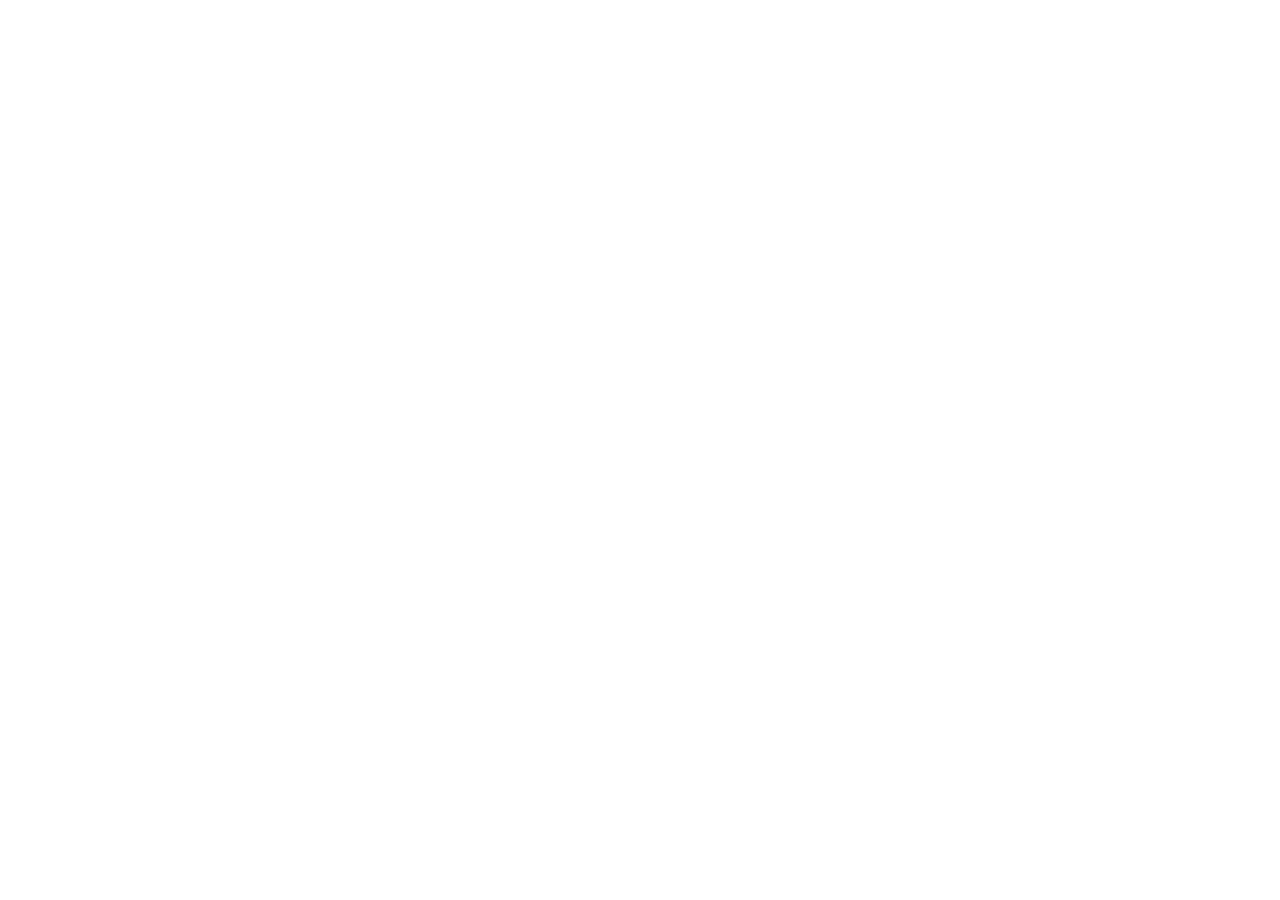
==== index.html @ f558d0c6 "Add files via upload" ====
<!DOCTYPE html>
<html lang="en-GB">
<head>
<meta charset="utf-8">
<meta name="viewport" content="width=device-width,initial-scale=1">
<title>CSC | Cosmos Systems Consulting</title>
<meta name="description" content="Practical tools and solutions that bring together messy processes, fragmented data and disconnected systems.">
<link rel="preconnect" href="https://fonts.googleapis.com">
<link rel="preconnect" href="https://fonts.gstatic.com" crossorigin>
<link href="https://fonts.googleapis.com/css2?family=Inter:wght@400;500;600;700;800&display=swap" rel="stylesheet">
<link rel="stylesheet" href="assets/styles.css">
</head>
<body>
<script src="assets/content.js"></script>
<script src="assets/site.js"></script>
<script>renderHome();</script>
</body>
</html>
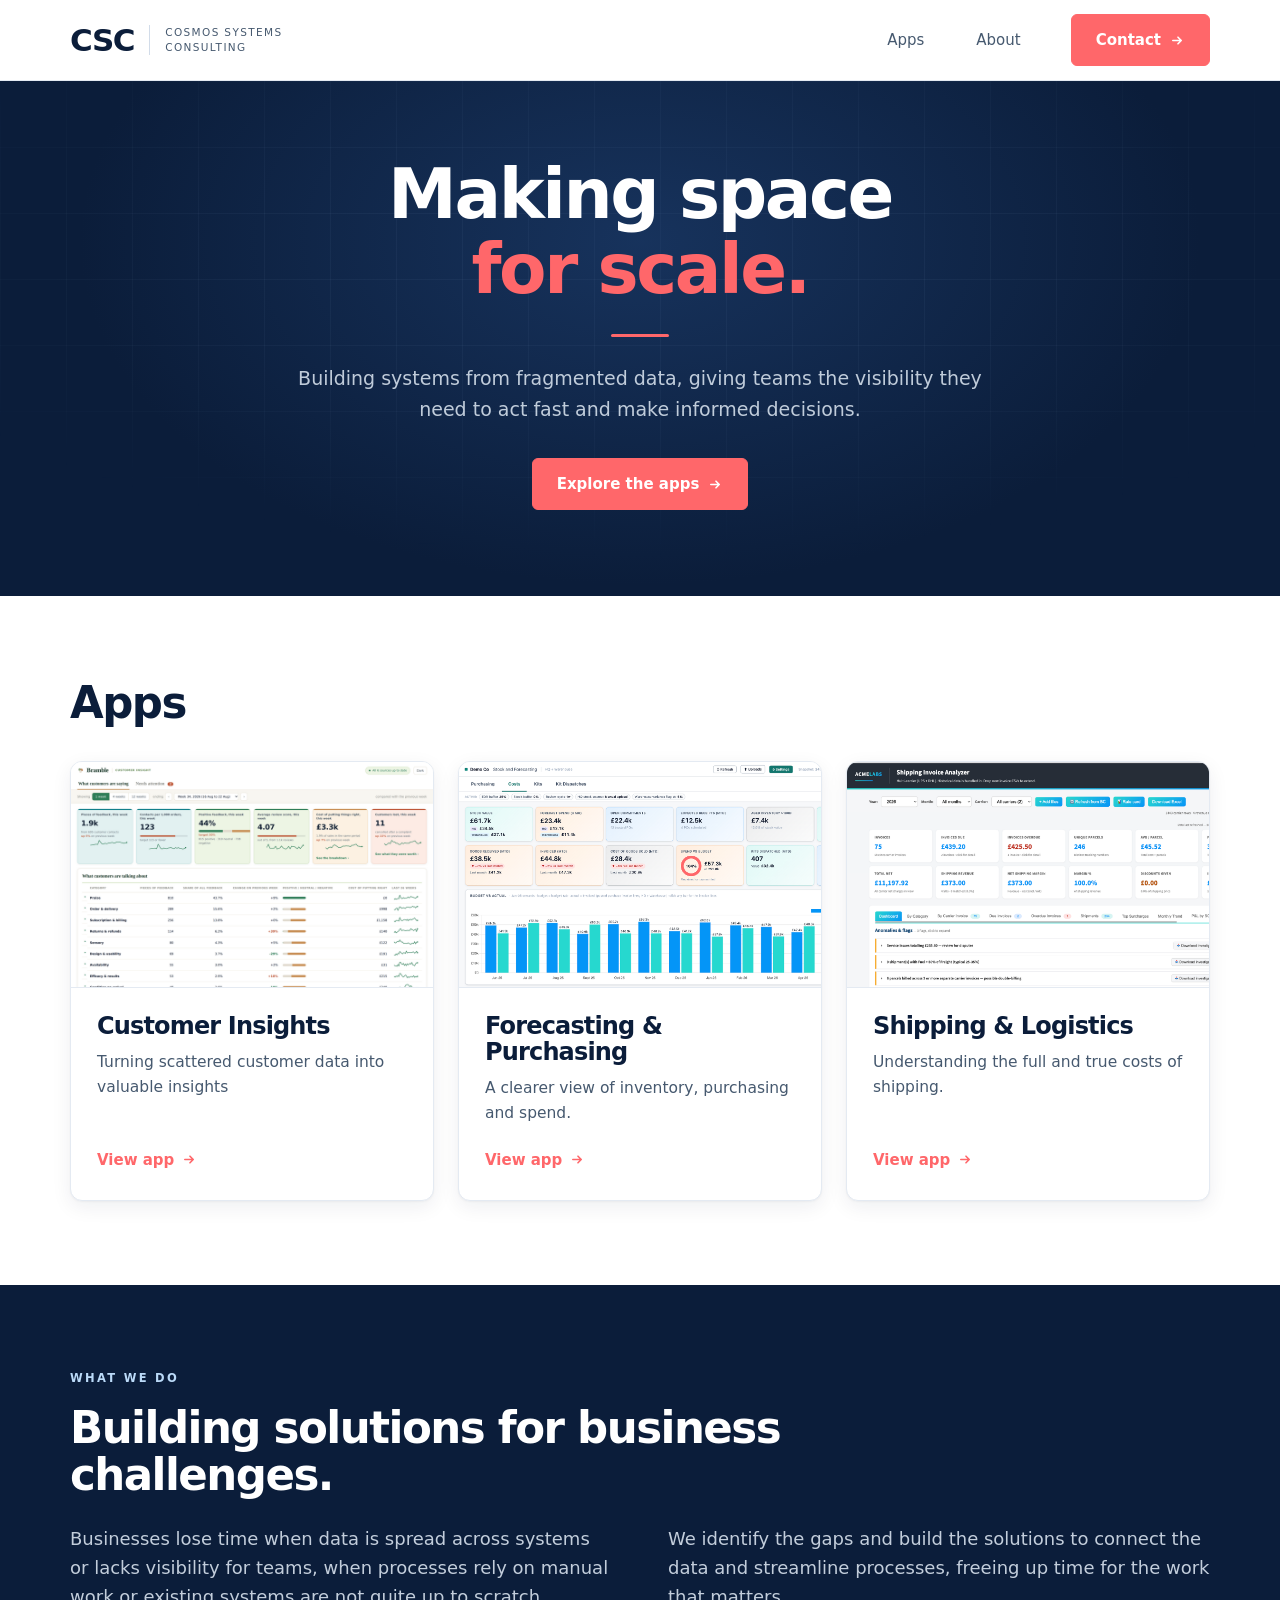
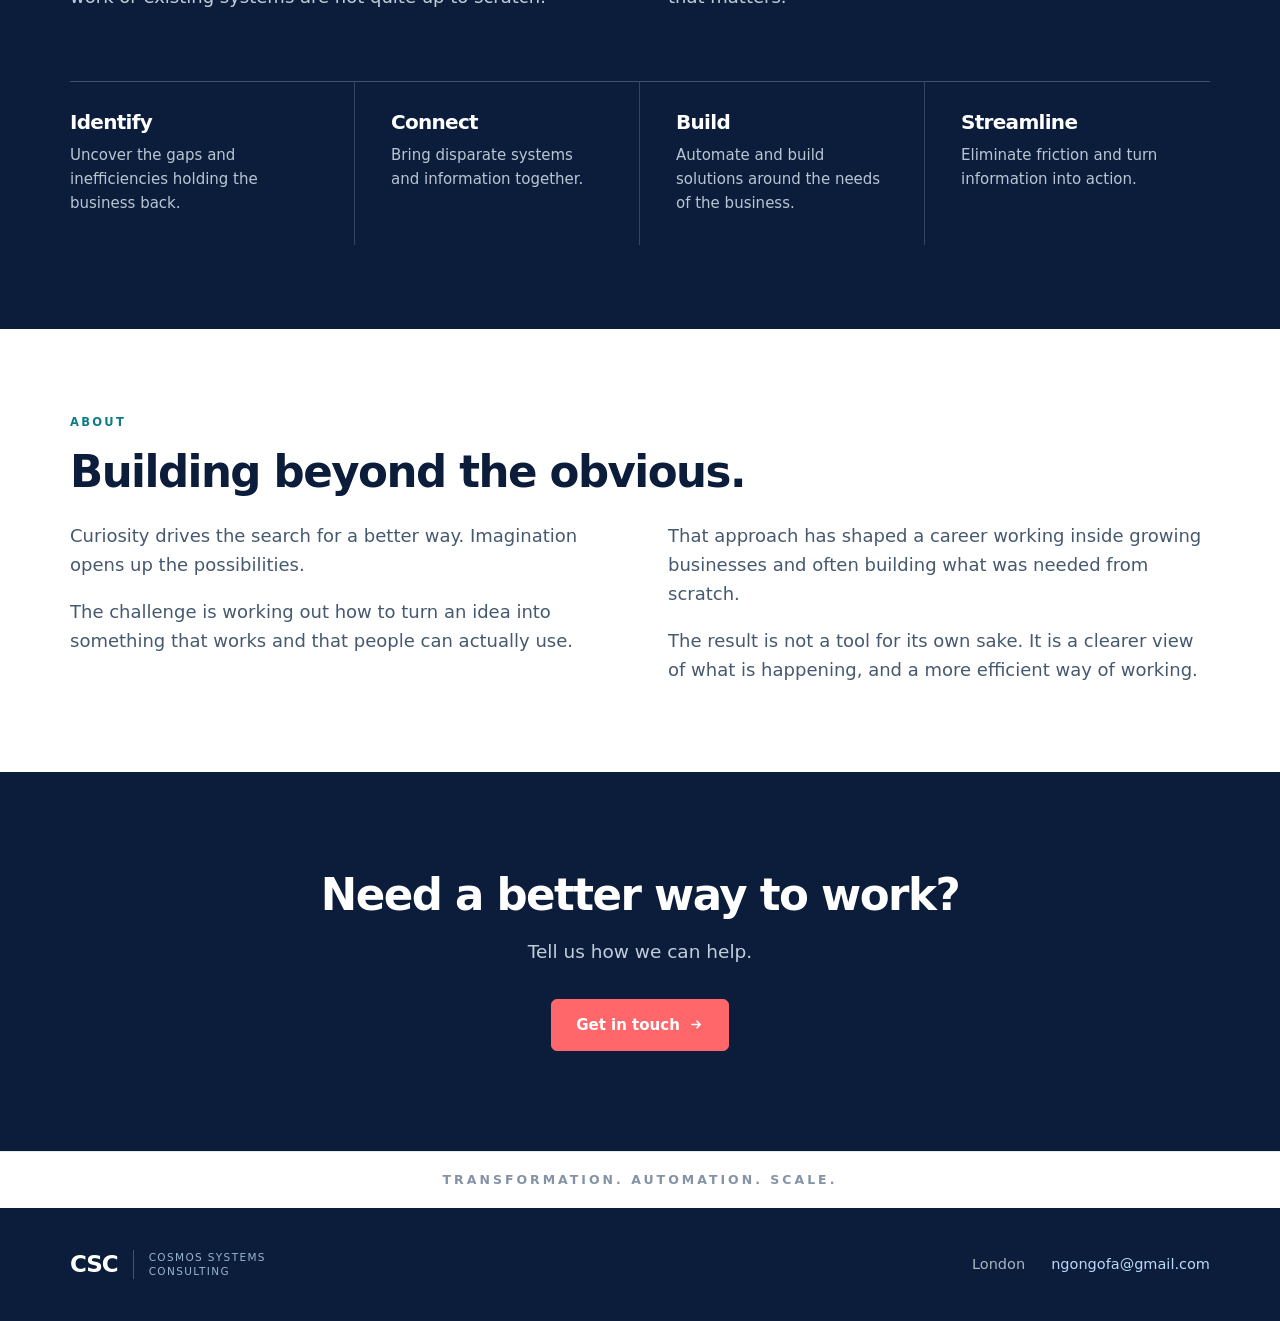
==== commit b544f2a4: "Add favicon link to index.html" ====
--- a/index.html
+++ b/index.html
@@ -9,6 +9,7 @@
 <link rel="preconnect" href="https://fonts.gstatic.com" crossorigin>
 <link href="https://fonts.googleapis.com/css2?family=Inter:wght@400;500;600;700;800&display=swap" rel="stylesheet">
 <link rel="stylesheet" href="assets/styles.css">
+<link rel="icon" type="image/png" href="/favicon.png">
 </head>
 <body>
 <script src="assets/content.js"></script>
--- a/assets/styles.css
+++ b/assets/styles.css
@@ -0,0 +1,356 @@
+/* CSC ---------------------------------------------------------------------- */
+:root{
+  --navy:#0B1D3A;
+  --navy-2:#122B50;
+  --navy-3:#1B3A68;
+  --sky:#BBDAF8;
+  --light:#E6F0FA;
+  --teal:#0E7C86;
+  --teal-2:#0A626A;
+  --coral:#FF676A;
+  --coral-2:#F2565A;
+  --coral-soft:#FFEFEF;
+  --terracotta:#E45D6A;
+  --off:#FAFAF5;
+  --white:#FFFFFF;
+
+  --ink:#0B1D3A;
+  --ink-2:#46596F;
+  --mut:#8493A6;
+  --line:#E4EAF2;
+  --line-2:#D2DCE9;
+
+  --disp:"Inter",system-ui,-apple-system,"Segoe UI",sans-serif;
+  --sans:"Inter",system-ui,-apple-system,"Segoe UI",sans-serif;
+
+  --shadow:0 1px 2px rgba(11,29,58,.04), 0 6px 20px rgba(11,29,58,.07);
+  --shadow-lg:0 2px 6px rgba(11,29,58,.06), 0 20px 50px rgba(11,29,58,.12);
+}
+*{box-sizing:border-box}
+html{scroll-behavior:smooth}
+body{margin:0;background:var(--white);color:var(--ink);
+  font:17px/1.6 var(--sans);-webkit-font-smoothing:antialiased}
+img{max-width:100%;display:block}
+a{color:inherit}
+.w{max-width:1220px;margin:0 auto;padding:0 40px}
+@media(max-width:760px){.w{padding:0 22px}}
+h1,h2,h3,h4{font-family:var(--disp);font-weight:800;margin:0;letter-spacing:-.035em;
+  line-height:1.08}
+.accent{color:var(--coral)}
+
+/* ---- nav, light ---- */
+.nav{background:var(--white);border-bottom:1px solid var(--line);
+  position:sticky;top:0;z-index:50}
+.nav .w{display:flex;align-items:center;gap:18px;height:80px}
+.mark{display:flex;align-items:center;gap:15px;text-decoration:none}
+.mark b{font-family:var(--disp);font-size:31px;font-weight:800;letter-spacing:-.045em;
+  color:var(--navy);line-height:1}
+.mark span{font-size:10.5px;line-height:1.4;letter-spacing:.13em;text-transform:uppercase;
+  color:var(--ink-2);padding-left:15px;border-left:1px solid var(--line-2);font-weight:500}
+.nav .sp{flex:1}
+.nav a.lnk{color:var(--ink-2);text-decoration:none;font-size:15px;font-weight:500;
+  margin-left:34px}
+.nav a.lnk:hover{color:var(--navy)}
+.nav .btn{margin-left:32px}
+@media(max-width:820px){.nav .w{height:auto;padding-top:16px;padding-bottom:16px;flex-wrap:wrap}
+  .nav a.lnk{margin-left:0;margin-right:22px}.nav .btn{margin-left:0;margin-top:12px}
+  .nav .sp{flex-basis:100%}}
+
+/* ---- buttons ---- */
+.btn{display:inline-flex;align-items:center;gap:9px;font-family:var(--sans);font-size:15px;
+  font-weight:600;text-decoration:none;padding:13px 24px;border-radius:6px;
+  background:var(--coral);color:#fff;border:1px solid var(--coral);transition:.15s}
+.btn:hover{background:var(--coral-2);border-color:var(--coral-2)}
+.btn.outline{background:var(--white);color:var(--navy);border-color:var(--line-2)}
+.btn.outline:hover{border-color:var(--navy)}
+.btn.dark{background:var(--navy);border-color:var(--navy);color:#fff}
+.btn.dark:hover{background:var(--navy-3);border-color:var(--navy-3)}
+.btn.ghost{background:transparent;color:#fff;border-color:rgba(255,255,255,.35)}
+.btn.ghost:hover{background:rgba(255,255,255,.12);border-color:rgba(255,255,255,.65)}
+.tlink{display:inline-flex;align-items:center;gap:8px;color:var(--coral);font-weight:600;
+  text-decoration:none;font-size:15px}
+
+/* ---- hero ---- */
+.hero{background:var(--white);position:relative;overflow:hidden}
+.hero .w{position:relative;z-index:2;padding-top:76px;padding-bottom:0}
+.hero h1{font-size:clamp(42px,5.4vw,72px);color:var(--navy);max-width:17ch}
+.hero .rule{width:58px;height:3px;background:var(--coral);margin:28px 0 26px;border-radius:2px}
+.hero p{font-size:19px;color:var(--ink-2);max-width:56ch;margin:0}
+.hero .cta{display:flex;gap:13px;margin-top:34px;flex-wrap:wrap}
+
+/* centred */
+.hero.centred{text-align:center;border-bottom:1px solid var(--line)}
+.hero.centred .w{position:relative;z-index:2}
+.hero.centred .w{padding-bottom:86px}
+.hero.centred h1{margin:0 auto;max-width:20ch}
+.hero.centred h1 .accent{display:block}
+.hero.centred .rule{margin:28px auto 26px}
+.hero.centred p{margin:0 auto;max-width:60ch}
+.hero.centred .cta{justify-content:center}
+
+
+/* ---- centred hero backgrounds ------------------------------------------- */
+/* shared soft grid, drawn behind the copy and faded out at the edges */
+.hero.centred.bg-grid,.hero.centred.bg-navy{position:relative;overflow:hidden}
+
+/* grid: white page, faint navy grid and a soft navy glow */
+.hero.centred.bg-grid::before{content:"";position:absolute;inset:0;z-index:0;
+  background-image:linear-gradient(rgba(11,29,58,.07) 1px,transparent 1px),
+    linear-gradient(90deg,rgba(11,29,58,.07) 1px,transparent 1px);
+  background-size:66px 66px;
+  -webkit-mask-image:radial-gradient(ellipse 82% 76% at 50% 32%,#000 12%,transparent 76%);
+  mask-image:radial-gradient(ellipse 82% 76% at 50% 32%,#000 12%,transparent 76%)}
+.hero.centred.bg-grid::after{content:"";position:absolute;z-index:0;pointer-events:none;
+  left:50%;top:-180px;width:1180px;height:700px;transform:translateX(-50%);
+  background:radial-gradient(ellipse at center,rgba(27,58,104,.16),transparent 66%)}
+
+/* navy: the whole band goes navy */
+.hero.centred.bg-navy{background:var(--navy);border-bottom:0}
+.hero.centred.bg-navy::before{content:"";position:absolute;inset:0;z-index:0;
+  background-image:linear-gradient(rgba(187,218,248,.09) 1px,transparent 1px),
+    linear-gradient(90deg,rgba(187,218,248,.09) 1px,transparent 1px);
+  background-size:66px 66px;
+  -webkit-mask-image:radial-gradient(ellipse 86% 80% at 50% 34%,#000 10%,transparent 74%);
+  mask-image:radial-gradient(ellipse 86% 80% at 50% 34%,#000 10%,transparent 74%)}
+.hero.centred.bg-navy::after{content:"";position:absolute;z-index:0;pointer-events:none;
+  left:50%;top:-220px;width:1240px;height:760px;transform:translateX(-50%);
+  background:radial-gradient(ellipse at center,rgba(27,58,104,.75),transparent 64%)}
+.hero.centred.bg-navy h1{color:#fff}
+.hero.centred.bg-navy p{color:rgba(230,240,250,.82)}
+.hero.centred.bg-navy .btn.outline{background:transparent;color:#fff;
+  border-color:rgba(187,218,248,.42)}
+.hero.centred.bg-navy .btn.outline:hover{background:rgba(255,255,255,.1);
+  border-color:rgba(187,218,248,.8)}
+
+/* panel: a navy block inset in the white page */
+.hero.centred.bg-panel{background:var(--white);border-bottom:0;padding:30px 40px 0}
+@media(max-width:760px){.hero.centred.bg-panel{padding:16px 18px 0}}
+.hero.centred.bg-panel .w{background:var(--navy);border-radius:22px;overflow:hidden;
+  padding:96px 64px 100px;position:relative;
+  box-shadow:0 3px 10px rgba(11,29,58,.08),0 30px 70px rgba(11,29,58,.18)}
+.hero.centred.bg-panel .w::before{content:"";position:absolute;inset:0;z-index:0;
+  background-image:linear-gradient(rgba(187,218,248,.09) 1px,transparent 1px),
+    linear-gradient(90deg,rgba(187,218,248,.09) 1px,transparent 1px);
+  background-size:60px 60px;
+  -webkit-mask-image:radial-gradient(ellipse 84% 84% at 50% 34%,#000 10%,transparent 74%);
+  mask-image:radial-gradient(ellipse 84% 84% at 50% 34%,#000 10%,transparent 74%)}
+.hero.centred.bg-panel .w > *{position:relative;z-index:2}
+.hero.centred.bg-panel h1{color:#fff}
+.hero.centred.bg-panel p{color:rgba(230,240,250,.82)}
+.hero.centred.bg-panel .btn.outline{background:transparent;color:#fff;
+  border-color:rgba(187,218,248,.42)}
+.hero.centred.bg-panel .btn.outline:hover{background:rgba(255,255,255,.1);
+  border-color:rgba(187,218,248,.8)}
+@media(max-width:760px){.hero.centred.bg-panel .w{padding:64px 26px 68px;border-radius:16px}}
+
+/* split, copy left and a rotating shot right */
+.hero.split-hero .w{display:grid;grid-template-columns:minmax(0,.86fr) minmax(0,1.14fr);
+  gap:60px;align-items:center;padding-bottom:58px}
+.hero.split-hero h1{max-width:18ch}
+.hero.split-hero h1 .accent{display:block}
+.hero.split-hero p{max-width:44ch}
+.hero.split-hero .frame{border-radius:12px;border-bottom:1px solid var(--line-2)}
+.hero.split-hero .slidelabel{padding-top:14px}
+.hero.split-hero .dots{padding:14px 0 0}
+@media(max-width:1020px){.hero.split-hero .w{grid-template-columns:1fr;gap:44px}}
+
+/* carousel under centred copy */
+.hero.carousel{border-bottom:1px solid var(--line)}
+.hero.carousel .w{padding-bottom:0}
+.hero.carousel .copy{text-align:center;padding-bottom:52px}
+.hero.carousel h1{margin:0 auto;max-width:20ch}
+.hero.carousel h1 .accent{display:block}
+.hero.carousel .rule{margin:28px auto 26px}
+.hero.carousel p{margin:0 auto;max-width:60ch}
+.hero.carousel .cta{justify-content:center}
+
+/* the rotating frame itself */
+.frame{position:relative;border:1px solid var(--line-2);border-radius:12px 12px 0 0;
+  border-bottom:0;overflow:hidden;background:var(--white);
+  box-shadow:0 2px 8px rgba(11,29,58,.06),0 24px 60px rgba(11,29,58,.14)}
+.frame .bar{height:34px;background:#F3F6FA;border-bottom:1px solid var(--line);
+  display:flex;align-items:center;gap:6px;padding:0 14px}
+.frame .bar i{width:9px;height:9px;border-radius:50%;background:#D6DEE9;display:block}
+.frame .slides{position:relative;aspect-ratio:16/9;background:var(--white)}
+.frame .slides img{position:absolute;inset:0;width:100%;height:100%;object-fit:cover;
+  object-position:top center;opacity:0;transition:opacity .6s ease}
+.frame .slides img.on{opacity:1}
+.dots{display:flex;gap:9px;justify-content:center;padding:20px 0 26px}
+.dots button{width:8px;height:8px;border-radius:50%;border:0;padding:0;cursor:pointer;
+  background:var(--line-2);transition:.2s}
+.dots button.on{background:var(--coral);width:24px;border-radius:5px}
+.slidelabel{text-align:center;font-size:13px;color:var(--mut);padding-top:16px;font-weight:500}
+
+/* ---- sections ---- */
+.sec{padding:84px 0}
+.sec.light{background:var(--white)}
+.sec.off{background:var(--white)}
+.sec.navy{background:var(--navy);color:#fff}
+.sec.navy .pillars{border-top-color:rgba(187,218,248,.28)}
+.sec.navy .pillars div{border-right-color:rgba(187,218,248,.22)}
+.sec.navy .pillars p{color:rgba(230,240,250,.8)}
+.sec.navy .contact p,.sec.navy.contact p{color:rgba(230,240,250,.84)}
+.sec.navy h2,.sec.navy h3,.sec.navy h4{color:#fff}
+.eyebrow{font-size:11.5px;font-weight:600;letter-spacing:.2em;text-transform:uppercase;
+  color:var(--teal);margin-bottom:18px}
+.sec.navy .eyebrow{color:var(--sky)}
+h2{font-size:clamp(30px,3.4vw,44px);max-width:20ch;color:var(--navy)}
+.sec.navy h2{color:#fff}
+.lede{font-size:18px;color:var(--ink-2);max-width:62ch;margin:20px 0 0}
+.sec.navy .lede{color:rgba(230,240,250,.84)}
+.split{display:block}
+.split h2{margin-bottom:26px;max-width:24ch}
+.cols{column-count:2;column-gap:56px;max-width:100%}
+.cols.one{column-count:1;max-width:68ch}
+.cols .lede{margin:0 0 18px;max-width:none;break-inside:avoid}
+@media(max-width:820px){.cols{column-count:1}}
+
+/* ---- app cards with screenshots ---- */
+.cards{display:grid;grid-template-columns:repeat(3,1fr);gap:24px;margin-top:34px}
+@media(max-width:1000px){.cards{grid-template-columns:1fr;max-width:640px}}
+.card{background:var(--white);border:1px solid var(--line);border-radius:12px;
+  box-shadow:var(--shadow);display:flex;flex-direction:column;overflow:hidden;
+  text-decoration:none;transition:.18s}
+.card:hover{box-shadow:var(--shadow-lg);transform:translateY(-3px)}
+.card .thumb{background:#F7FAFD;border-bottom:1px solid var(--line);
+  aspect-ratio:16/10;overflow:hidden;position:relative}
+.card .thumb img{width:100%;height:100%;object-fit:cover;object-position:top left}
+.card .in{padding:26px 26px 28px;display:flex;flex-direction:column;flex:1}
+.card h3{font-size:24px;margin-bottom:10px;color:var(--navy)}
+.card p{font-size:15.5px;color:var(--ink-2);margin:0 0 22px;flex:1}
+
+/* ---- pillars ---- */
+.pillars{display:grid;grid-template-columns:repeat(4,1fr);gap:0;margin-top:52px;
+  border-top:1px solid var(--line-2)}
+@media(max-width:900px){.pillars{grid-template-columns:repeat(2,1fr)}}
+@media(max-width:540px){.pillars{grid-template-columns:1fr}}
+.pillars div{padding:30px 36px;border-right:1px solid var(--line-2)}
+.pillars div:first-child{padding-left:0}
+.pillars div:last-child{border-right:0;padding-right:0}
+@media(max-width:900px){.pillars div:nth-child(3){padding-left:0}
+  .pillars div:nth-child(2){border-right:0;padding-right:0}}
+@media(max-width:540px){.pillars div{padding-left:0;padding-right:0;border-right:0}}
+.pillars h4{font-size:20px;margin-bottom:9px;color:var(--navy)}
+.pillars p{font-size:15px;color:var(--ink-2);margin:0}
+
+/* ---- steps ---- */
+.steps{display:grid;grid-template-columns:repeat(4,1fr);gap:20px;margin-top:48px}
+@media(max-width:900px){.steps{grid-template-columns:repeat(2,1fr)}}
+@media(max-width:520px){.steps{grid-template-columns:1fr}}
+.step{border-top:3px solid var(--coral);padding-top:18px}
+.step b{display:block;font-size:13px;font-weight:700;color:var(--teal);
+  letter-spacing:.06em;margin-bottom:9px}
+.step span{font-size:17px;font-weight:500;color:var(--navy);line-height:1.35;display:block}
+
+/* ---- contact ---- */
+.contact{text-align:center;padding:100px 0}
+.contact h2{margin:0 auto;max-width:22ch}
+.contact p{font-size:18.5px;color:var(--ink-2);margin:18px 0 32px}
+
+/* the contact page */
+.contactpage{padding-bottom:0}
+.contactpage h1{max-width:14ch}
+.thanks{padding-bottom:40px}
+.thanks .cta{margin-top:30px}
+
+/* the form itself */
+.cform{max-width:640px;margin:0 auto;background:var(--white);
+  border:1px solid var(--line);border-radius:12px;padding:38px 38px 34px;
+  box-shadow:var(--shadow)}
+@media(max-width:600px){.cform{padding:26px 22px 24px}}
+.cform label{display:block;font-size:12.5px;font-weight:600;letter-spacing:.04em;
+  text-transform:uppercase;color:var(--mut);margin-bottom:20px}
+.cform .row{display:grid;grid-template-columns:1fr 1fr;gap:18px}
+@media(max-width:560px){.cform .row{grid-template-columns:1fr;gap:0}}
+.cform input,.cform textarea{display:block;width:100%;margin-top:8px;
+  font:16px/1.5 var(--sans);color:var(--ink);background:var(--white);
+  border:1px solid var(--line-2);border-radius:7px;padding:12px 14px;resize:vertical}
+.cform input::placeholder,.cform textarea::placeholder{color:var(--mut)}
+.cform input:focus,.cform textarea:focus{outline:0;border-color:var(--navy-3);
+  box-shadow:0 0 0 3px rgba(27,58,104,.12)}
+.cform button{margin-top:4px}
+.cform button:disabled{opacity:.55;cursor:default}
+.cform .hp{position:absolute;left:-9999px;width:1px;height:1px;overflow:hidden}
+
+/* an embedded form instead, if one is used */
+.formwrap{max-width:720px;margin:0 auto;border:1px solid var(--line);border-radius:12px;
+  overflow:hidden;background:var(--white);box-shadow:var(--shadow)}
+.formwrap iframe{display:block;width:100%;height:1180px;border:0;background:var(--white)}
+@media(max-width:600px){.formwrap iframe{height:1320px}}
+.formsoon{max-width:640px;margin:0 auto;border:1px dashed var(--line-2);border-radius:12px;
+  background:#F7FAFD;padding:52px 30px;text-align:center}
+.formsoon p{margin:0;color:var(--ink-2);font-size:16px}
+
+.block p.cor,.cor{max-width:640px;margin:24px auto 0;text-align:center;font-size:15.5px;
+  color:var(--mut)}
+.cor b{color:var(--navy);font-weight:600}
+.fmail{color:var(--sky)}
+
+/* ---- footer ---- */
+footer{background:var(--navy);color:rgba(230,240,250,.72);padding:42px 0}
+footer .w{display:flex;gap:26px;align-items:center;flex-wrap:wrap;font-size:14.5px}
+footer .mark b{font-size:23px;color:#fff}
+footer .mark span{color:rgba(187,218,248,.8);border-left-color:rgba(187,218,248,.3)}
+footer .sp{flex:1}
+footer a{color:var(--sky);text-decoration:none}
+footer a:hover{color:#fff}
+.strip{background:var(--white);border-top:1px solid var(--line);color:var(--mut);
+  text-align:center;padding:18px 0;font-size:12.5px;font-weight:600;
+  letter-spacing:.24em;text-transform:uppercase}
+
+/* ==== app page ============================================================ */
+.apphero{background:var(--white);padding:64px 0 0;border-bottom:0}
+.crumb{font-size:14px;color:var(--teal);text-decoration:none;display:inline-flex;gap:8px;
+  align-items:center;margin-bottom:26px;font-weight:500}
+.apphero h1{font-size:clamp(38px,4.6vw,58px);max-width:16ch;color:var(--navy)}
+.apphero .head{font-size:21px;color:var(--ink-2);margin:20px 0 0;max-width:50ch;
+  font-weight:400;line-height:1.45}
+.apphero .cta{margin-top:32px;display:flex;gap:13px;flex-wrap:wrap}
+.heroshot{margin-top:56px;border-radius:12px 12px 0 0;overflow:hidden;
+  border:1px solid var(--line-2);border-bottom:0;box-shadow:var(--shadow-lg);
+  background:var(--white)}
+.heroshot img{width:100%}
+.shot-ph{aspect-ratio:16/9;background:linear-gradient(140deg,var(--navy),var(--navy-3));
+  display:flex;flex-direction:column;align-items:center;justify-content:center;gap:10px;
+  color:var(--sky);text-align:center;padding:40px}
+.shot-ph b{font-family:var(--disp);font-size:24px;color:#fff;font-weight:600}
+
+.results{background:var(--navy);color:#fff}
+.results .w{display:grid;grid-template-columns:repeat(3,1fr);gap:0}
+@media(max-width:760px){.results .w{grid-template-columns:1fr}}
+.results div{padding:34px 34px;border-right:1px solid rgba(187,218,248,.18)}
+.results div:first-child{padding-left:0}
+.results div:last-child{border-right:0;padding-right:0}
+@media(max-width:760px){
+  .results div{padding:28px 0;border-right:0;
+    border-bottom:1px solid rgba(187,218,248,.18)}
+  .results div:last-child{border-bottom:0}
+}
+.results b{display:block;font-family:var(--disp);font-size:34px;font-weight:600;
+  letter-spacing:-.03em;color:#fff;line-height:1.05}
+.results span{font-size:14.5px;color:rgba(187,218,248,.85);margin-top:10px;display:block;
+  max-width:28ch}
+
+.block{padding:80px 0}
+.block.off{background:#F7FAFD}
+.block.light{background:#F7FAFD}
+.block h2{font-size:clamp(26px,2.8vw,36px)}
+.block p{font-size:17px;color:var(--ink-2);max-width:64ch;margin:0 0 16px}
+.block p:last-child{margin-bottom:0}
+
+.feats{list-style:none;padding:0;margin:34px 0 0;display:grid;
+  grid-template-columns:1fr 1fr;gap:0 44px}
+@media(max-width:760px){.feats{grid-template-columns:1fr}}
+.feats li{position:relative;padding:15px 0 15px 32px;border-bottom:1px solid var(--line-2);
+  font-size:16.5px;color:var(--ink-2)}
+.feats li:before{content:"";position:absolute;left:0;top:23px;width:16px;height:2px;
+  background:var(--coral)}
+
+.gallery{display:grid;grid-template-columns:1fr 1fr;gap:22px;margin-top:44px}
+@media(max-width:820px){.gallery{grid-template-columns:1fr}}
+.gallery figure{margin:0;border:1px solid var(--line-2);border-radius:10px;overflow:hidden;
+  box-shadow:var(--shadow);background:var(--white)}
+.gallery img{width:100%}
+
+.endcta{background:var(--navy);padding:76px 0;text-align:center;color:#fff}
+.endcta h3{font-size:30px;margin-bottom:24px;color:#fff}
